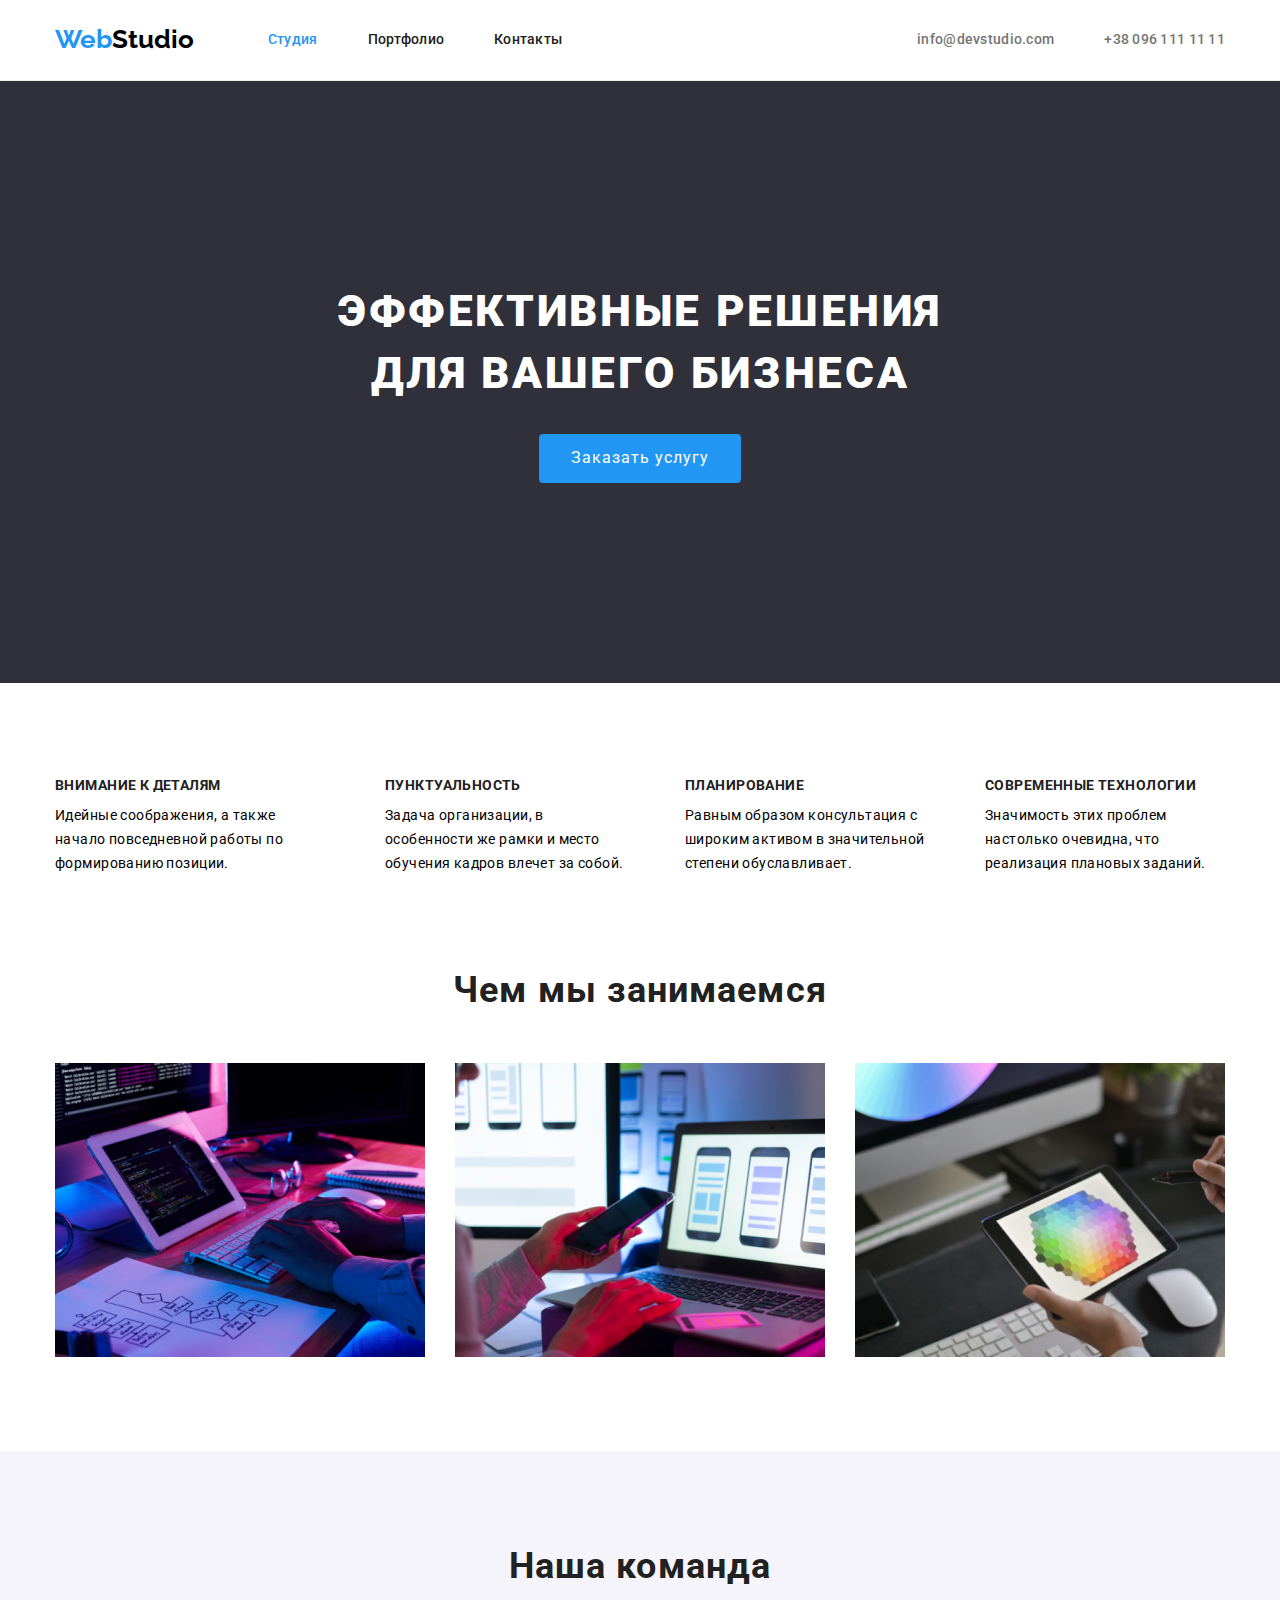
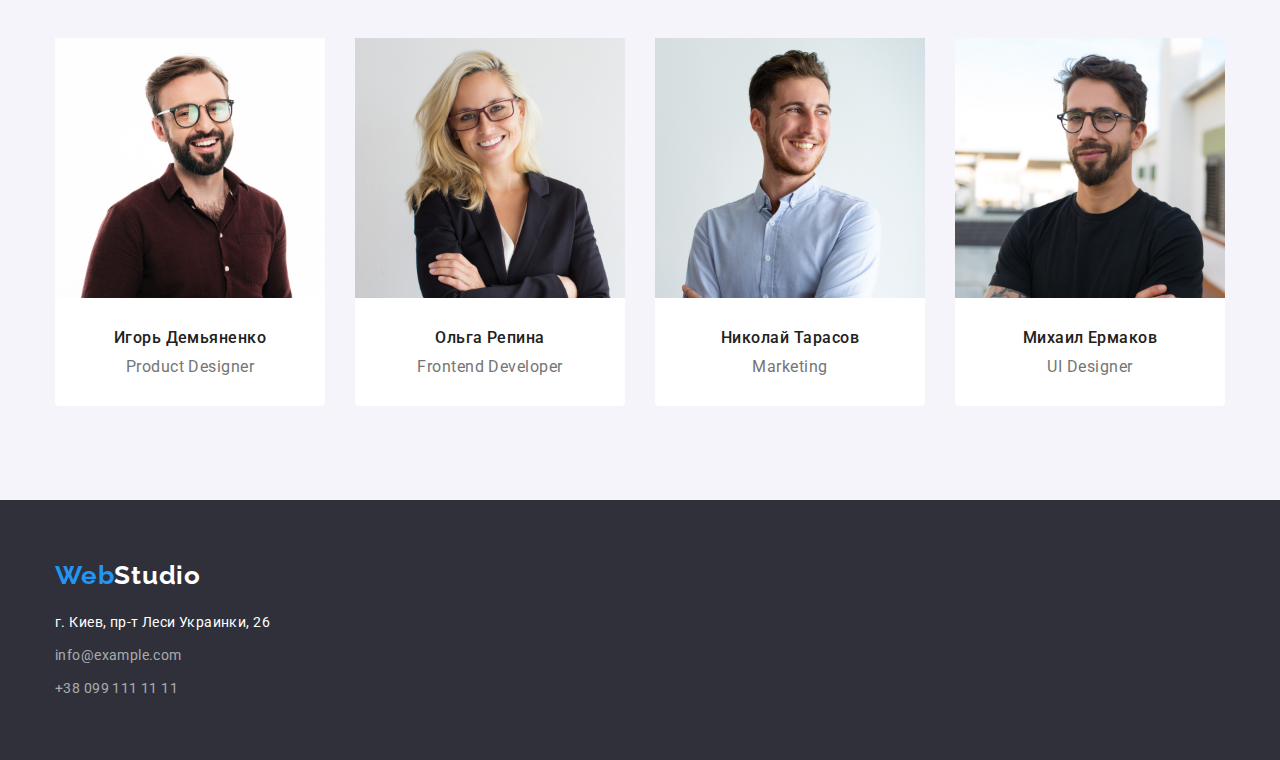
==== index.html @ a006237a "clone" ====
<!DOCTYPE html>
<html lang="ru">
<head>
    <meta charset="UTF-8">
    <meta name="viewport" content="width=device-width, initial-scale=1.0">
    <title>WebStudio</title>
    <link rel="preconnect" href="https://fonts.gstatic.com">
    <link href="https://fonts.googleapis.com/css2?family=Raleway:wght@700&family=Roboto:wght@400;500;700;900&display=swap" rel="stylesheet">
    <link rel="stylesheet" href="./modern-normalize.css">
    <link rel="stylesheet" href="./css/style.css">
</head>
<body>
    <header class="header">
        <div class="contaner">
    <nav class="header-nav">
        <a href="./index.html" class="brand">
            <span class="web">Web</span>Studio
        </a>
        <ul class="nav-list">
        <li><a href="#" class="navigator current">Студия</a></li>
        <li><a href="./portfolio.html" class="navigator">Портфолио</a></li>
        <li><a href="#contacts" class="navigator">Контакты</a></li>
        </ul>
        <ul class="contact-list">
            <li><a href="mailto:info@devstudio.com" class="telephone">info@devstudio.com</a></li>
            <Li><a href="telto:+380961111111" class="telephone">+38 096 111 11 11</a></Li>
        </ul>
    </nav>
    </div>
    </header>
    <main>
        <section class="hero">
            <div class="contaner">
            <h1 class="hero-heading">Эффективные решения для вашего бизнеса</h1>
            <a href="#" class="zakaz">Заказать услугу</a>
            </div>
        </section>

        <section class="dignity">
            <div class="contaner">
            <ul class="dignity-list">
                <li>
                        <h3 class="dignity-title">Внимание к деталям</h3>
                        <p class="dignity-text">Идейные соображения, а также начало повседневной работы по формированию позиции.</p>
                </li>
                <li>
                    <h3 class="dignity-title">Пунктуальность</h3>
                    <p class="dignity-text">Задача организации, в особенности же рамки и место обучения кадров влечет за собой.</p>
                </li>
                <li>
                        <h3 class="dignity-title">Планирование</h3>
                        <p class="dignity-text">Равным образом консультация с широким активом в значительной степени обуславливает.</p>
                </li>
                <li>
                        <h3 class="dignity-title">Современные технологии</h3>
                        <p class="dignity-text">Значимость этих проблем настолько очевидна, что реализация плановых заданий.</p>
                </li>
            </ul>
            </div>
        </section>

        <section class="working">
            <div class="contaner">
            <h2 class="table">Чем мы занимаемся</h2>
            <ul class="working-list">
                <li><img src="images/img-1.jpg" width="370" alt="img"></li>
                <li><img src="images/img-2.jpg" width="370" alt="img"></li>
                <li><img src="images/img-3.jpg" width="370" alt="img"></li>
            </ul>
            </div>
        </section>

        <section class="our-teem">
            <div class="contaner">
            <h2 class="table">Наша команда</h2>
            <ul class="table-list">
                <li class="team">
                        <img src="images/comand-1.jpg" width="270" alt="img">
                        <h3 class="name">Игорь Демьяненко</h3>
                        <p class="position">Product Designer</p>
                </li>
                <li class="team">
                        <img src="images/comand-2.jpg" width="270" alt="img">
                        <h3 class="name">Ольга Репина</h3>
                        <p class="position">Frontend Developer</p>
                </li>
                <li class="team">
                        <img src="images/comand-3.jpg" width="270" alt="img">
                        <h3 class="name">Николай Тарасов</h3>
                        <p class="position">Marketing</p>
                </li>
                <li class="team">                    
                        <img src="images/comand-4.jpg" width="270" alt="img">
                        <h3 class="name">Михаил Ермаков</h3>
                        <p class="position">UI Designer</p>                    
                </li>
            </ul>
            </div>
        </section>
    </main>
    <footer class="down">
        <div class="contaner">
        <a href="./index.html" class="brand-down"><span class="web">Web</span>Studio</a>
<address id="contacts">
                <a href="#" class="location">г. Киев, пр-т Леси Украинки, 26</a>
        <ul class="contact-list-down">
            <li>
                <a href="mailto:info@example.com" class="navigator-down">info@example.com</a>
            </li>
            <li>
                <a href="telto:+380991111111" class="navigator-down">+38 099 111 11 11</a>
            </li>
        </ul>
</address>
        </div>
    </footer>

</body>

</html>
---- css/style.css ----
:root {
    --brand-color: #2196F3;
    --studio-color: #000000;
    --hero-text: #FFFFFF;
    --nav-text: #212121;
    --tel-text: #757575;
    --focus-color: #2196F3;
    --adress-color: rgba(255, 255, 255, 0.6);
}

body {
font-family: 'Roboto', sans-serif;
}

ul{
list-style: none;
}


a {
text-decoration: none;
}

img {
display: block;
max-width: 100%;
height: auto;
}

.visually-hidden {
position: absolute;
width: 1px;
height: 1px;
margin: -1px;
border: 0;
padding: 0;
white-space: nowrap;
clip-path: inset(100%);
clip: rect(0 0 0 0);
overflow: hidden;
}

.contaner {
width: 1200px;
padding: 0 15px;
margin: 0 auto;
}

/* Header */

.header {
position: relative;
border-bottom: 1px solid #ECECEC;
padding-top: 24px;
padding-bottom: 25px;
}

.header-nav,
.nav-list,
.contact-list {
display: flex;
}

.header-nav {
justify-content: space-between;
align-items: center;
}

.nav-list li{
margin-left: 50px;
}

.contact-list li:last-child{
margin-left: 50px;
}

.contact-list {
margin-left: 331px;
}

.brand {
font-family: Raleway;
font-weight: bold;
font-size: 26px;
line-height: 1.2;
color: var(--studio-color);
}

.web {
color: var(--brand-color);
}



.telephone {
color: var(--tel-text);
font-weight: 500;
font-size: 14px;
line-height: 1.2;
letter-spacing: 0.02em;
}

.telephone:hover,
.telephone:focus {
color: var(--focus-color);
}

/* Hero */

.hero {
background-color: #2F303A;
max-width: 100%;
padding-top: 200px;
padding-bottom: 200px;
}

.hero .contaner {
text-align: center;
align-items: center;
}
    

.hero-heading {
color: var(--hero-text);
font-weight: 900;
font-size: 44px;
line-height: 1.4;
letter-spacing: 0.06em;
text-transform: uppercase;
margin-left: auto;
margin-right: auto;
width: 696px;
padding-bottom: 30px;
}

.zakaz {
display: inline-block;
color: var(--hero-text);
font-size: 16px;
line-height: 1.8;
letter-spacing: 0.06em;
background: #2196F3;
padding: 10px 32px;
border-radius: 4px;
}

/* Dignity */

.dignity {
padding-top: 94px;
}

.dignity-list {
display: flex;
align-items: center;
justify-content: space-between;
}

.dignity-list li{
width: 270px;
}

.dignity-list li:not(:first-child) {
padding-left: 30px;
}

.dignity-title {
color: var(--nav-text);
font-weight: bold;
font-size: 14px;
line-height: 1.2;
letter-spacing: 0.03em;
text-transform: uppercase;
margin-bottom: 10px;
}

.dignity-text {
font-weight: normal;
font-size: 14px;
line-height: 1.7;
letter-spacing: 0.03em;
}

/* Working */

.working {
padding-top: 94px;
padding-bottom: 94px;
}

.working-list {
display: flex;
justify-content: space-between;
}


.table {
color: var(--nav-text);
font-weight: bold;
font-size: 36px;
line-height: 1.2;
text-align: center;
letter-spacing: 0.03em;
margin-bottom: 50px;
}

/* Our-team */

.our-teem {
padding-top: 94px;
padding-bottom: 94px;
}

.table-list {
display: flex;
justify-content: space-between;
}

.table-list li {
background-color: #FFFFFF;
width: 270px;
height: 368px;
}

.team {
border-radius: 0px 0px 4px 4px;
}


.table-list li:not(:first-child) {
margin-left: 30px;
}

.name,
.position {
text-align: center;
}

.name {
color: var(--nav-text);
font-weight: 500;
font-size: 16px;
line-height: 1.2;
letter-spacing: 0.03em;
padding-top: 30px;
padding-bottom: 10px;
}

.position {
color: var(--tel-text);
font-size: 16px;
line-height: 1.2;
letter-spacing: 0.03em;
padding-bottom: 30px;
}

.our-teem {
background-color: #F5F4FA;
display: flex;
}

/* Down */

.down {
background: #2F303A;
padding-top: 60px;
padding-bottom: 60px;
}

.brand-down {
display: inline-block;
font-family: Raleway;
color: var(--hero-text);
font-weight: bold;
font-size: 26px;
line-height: 1.2;
letter-spacing: 0.03em;
margin-bottom: 20px;
}


.location {
display: inline-block;
color: var(--hero-text);
font-size: 14px;
line-height: 1.7;
letter-spacing: 0.03em;
}

.contact-list-down li:not(:last-child) {
margin-top: 9px;
margin-bottom: 9px;
}

.location:hover,
.location:focus {
color: var(--focus-color);
}

.navigator-down {
display: inline-block;
color: var(--adress-color);
font-size: 14px;
line-height: 1.7;
letter-spacing: 0.03em;
}

.navigator-down:hover,
.navigator-down:focus {
color: var(--focus-color);
}

.navigator {
color: var(--nav-text);
font-weight: 500;
font-size: 14px;
line-height: 1.2;
letter-spacing: 0.02em;
}
    
.navigator:hover,
.navigator:focus {
color: var(--focus-color);
}

/* Portfolio */

/* Filter */
    
.filter {
border: none;
display: inline-block;
position: relative;
}

.filter-list {
display: flex;
justify-content: center;
margin-top: 94px;
margin-bottom: 50px;
}

.filter-list li:not(:first-child) {
padding-left: 8px;
}
    
.filter:hover,
.filter:focus {
background-color: var(--focus-color);
color: var(--hero-text);
}

.filter {
font-family: Roboto;
color: var(--nav-text);
background: #F5F4FA;
font-weight: 500;
font-size: 16px;
line-height: 1.6;
text-align: center;
letter-spacing: 0.03em;
padding: 6px 22px;
border-radius: 4px;
}

/* Port-list */

.port-list {
display: flex;
flex-flow: row wrap;
justify-content: center;
}

.port-contaner {
padding: 20px 24px;
}

.port-list li {
border: 1px solid #EEEEEE;
}

.port-list li:nth-child(1) {
margin-right: 30px;
margin-bottom: 30px;
}

.port-list li:nth-child(2) {
margin-right: 30px;
margin-bottom: 30px;
}

.port-list li:nth-child(3) {
margin-bottom: 30px;
}

.port-list li:nth-child(4) {
margin-right: 30px;
margin-bottom: 30px;
}

.port-list li:nth-child(5) {
margin-right: 30px;
margin-bottom: 30px;
}

.port-list li:nth-child(6) {
margin-bottom: 30px;
}

.port-list li:nth-child(7) {
margin-right: 30px;
margin-bottom: 94px;
}

.port-list li:nth-child(8) {
margin-right: 30px;
margin-bottom: 94px;
}

.port-list li:nth-child(9) {
margin-bottom: 94px;
}

.port-list li {
height: 404px;
width: 370px;
}

.port-title {
color: var(--nav-text);
font-weight: bold;
font-size: 18px;
line-height: 2;
letter-spacing: 0.06em;
/* padding-top: 20px; */
padding-bottom: 4px;
/* padding-left: 24px; */
}

.port-text {
color: var(--tel-text);
font-size: 16px;
line-height: 1.9;
letter-spacing: 0.03em;
/* padding-left: 24px;
padding-bottom: 20px; */
}

.navigator.current {
color: var(--focus-color);
}
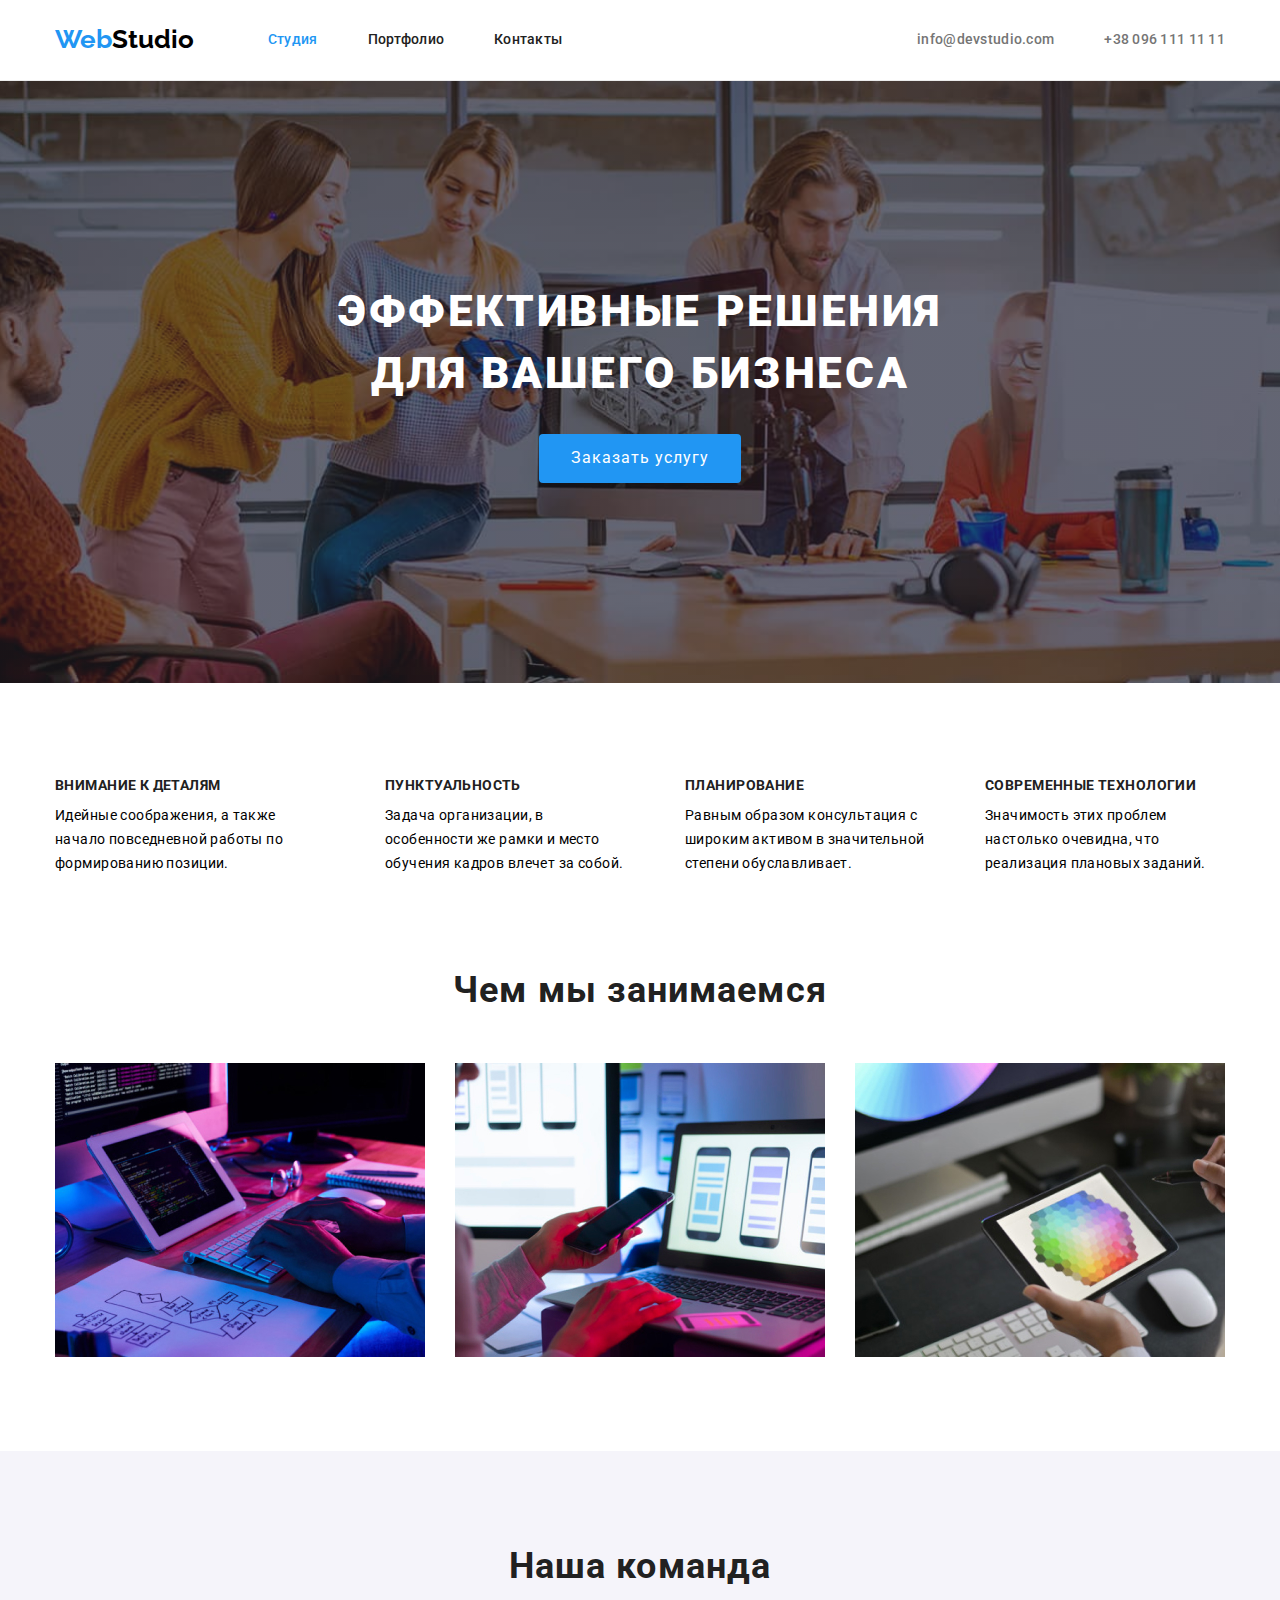
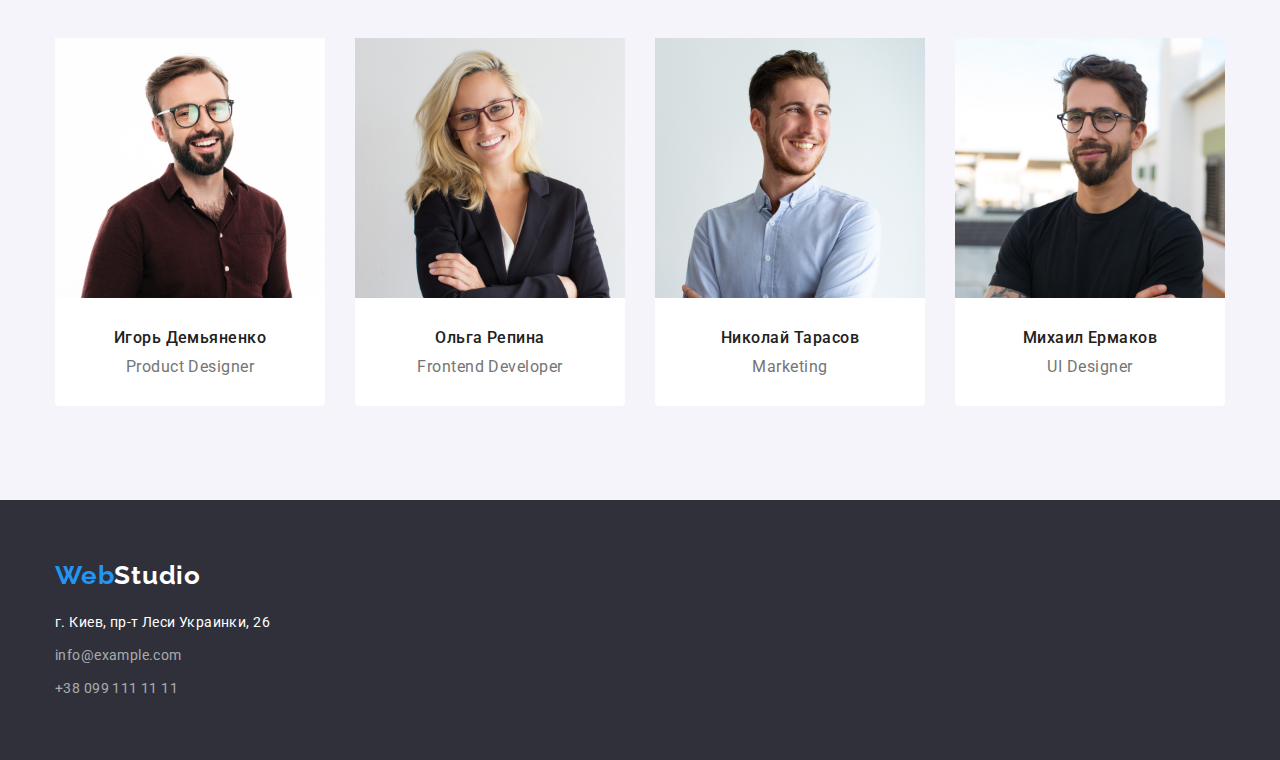
==== commit f7639b07: "hero" ====
--- a/index.html
+++ b/index.html
@@ -22,8 +22,13 @@
         <li><a href="#contacts" class="navigator">Контакты</a></li>
         </ul>
         <ul class="contact-list">
-            <li><a href="mailto:info@devstudio.com" class="telephone">info@devstudio.com</a></li>
-            <Li><a href="telto:+380961111111" class="telephone">+38 096 111 11 11</a></Li>
+            <li>
+                <a href="mailto:info@devstudio.com" class="telephone">
+                    info@devstudio.com</a>
+            </li>
+            <Li>
+                <a href="telto:+380961111111" class="telephone">+38 096 111 11 11</a>
+            </Li>
         </ul>
     </nav>
     </div>
--- a/css/style.css
+++ b/css/style.css
@@ -90,6 +90,11 @@
 color: var(--brand-color);
 }
 
+/* .envelope {
+width: 16px;
+height: 12px;
+fill: currentColor;
+} */
 
 
 .telephone {
@@ -108,10 +113,13 @@
 /* Hero */
 
 .hero {
-background-color: #2F303A;
-max-width: 100%;
+background-image: linear-gradient(rgba(47, 48, 58, 0.4), rgba(47, 48, 58, 0.4)), url(../images/hero.jpg);
+max-width: 1600px;
+background-repeat: no-repeat;
+background-size: cover;
+background-position: center;
 padding-top: 200px;
-padding-bottom: 200px;
+padding-bottom: 200px;    
 }
 
 .hero .contaner {
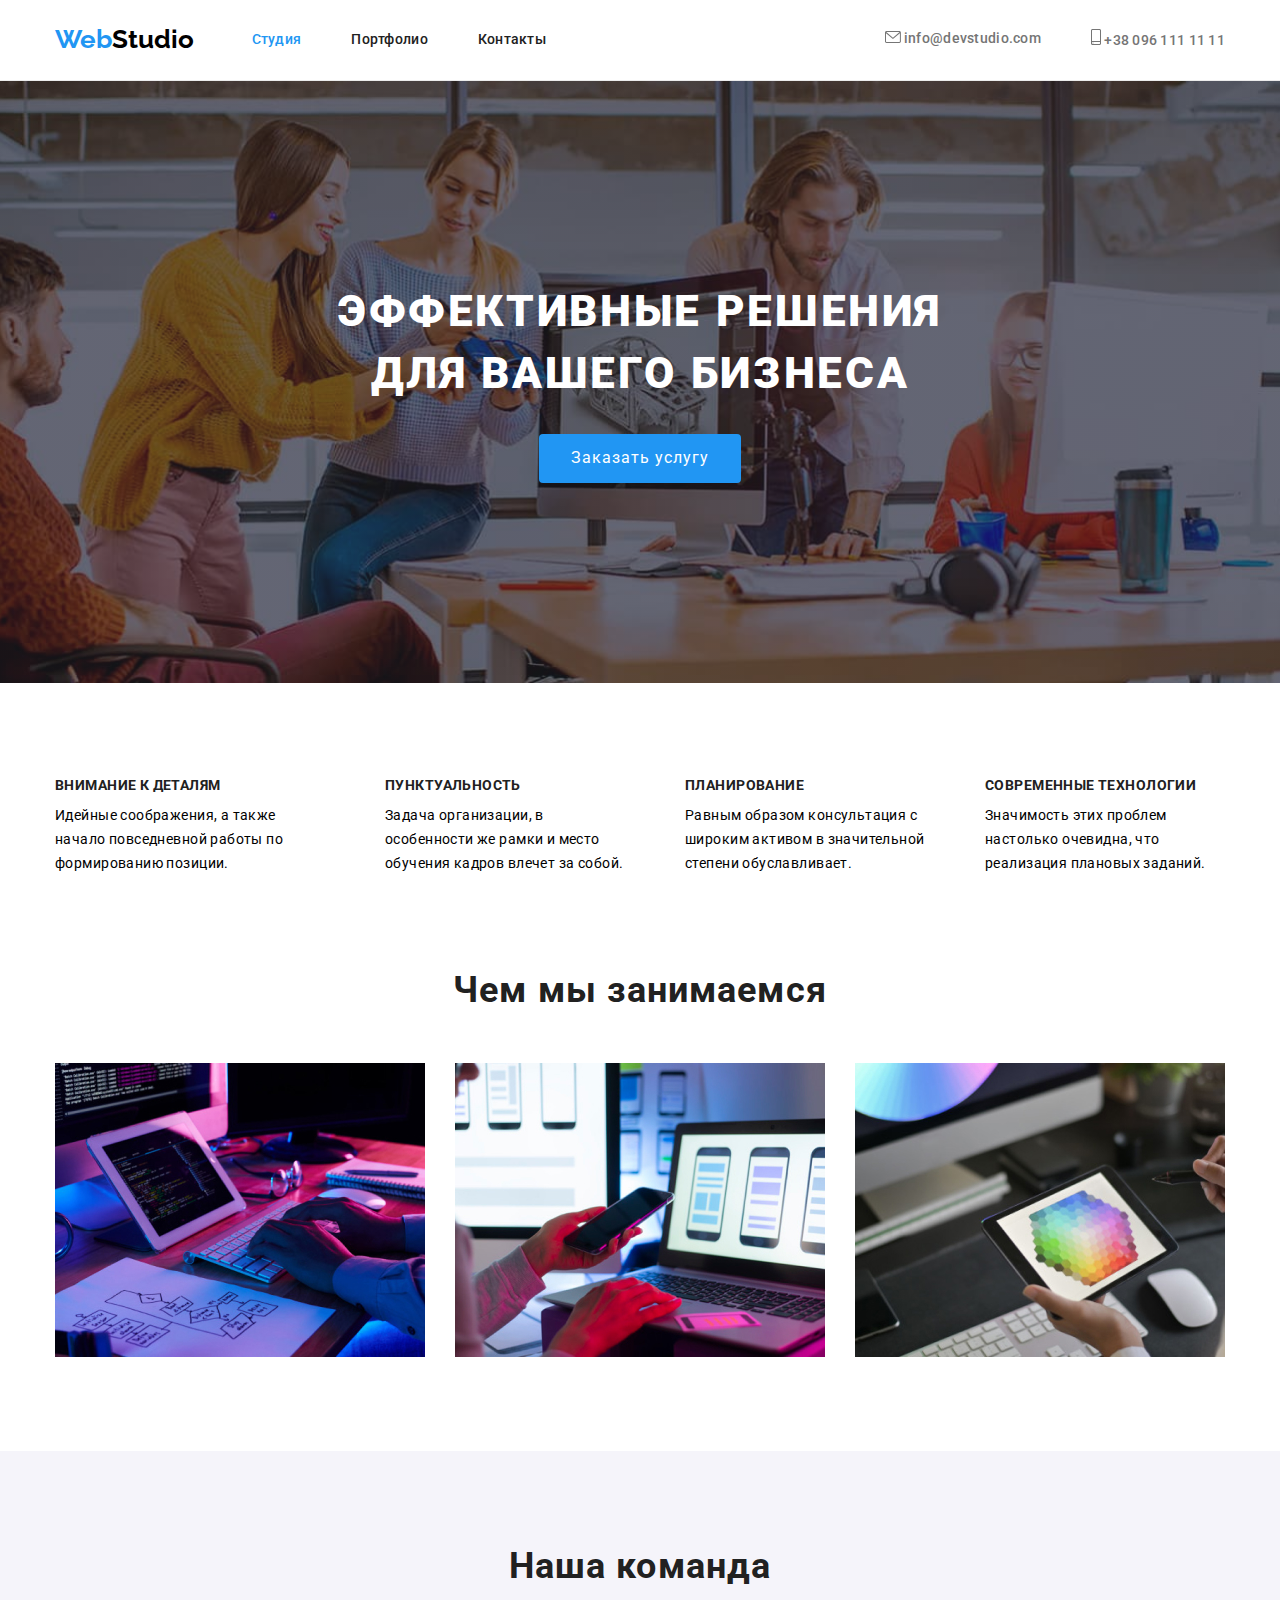
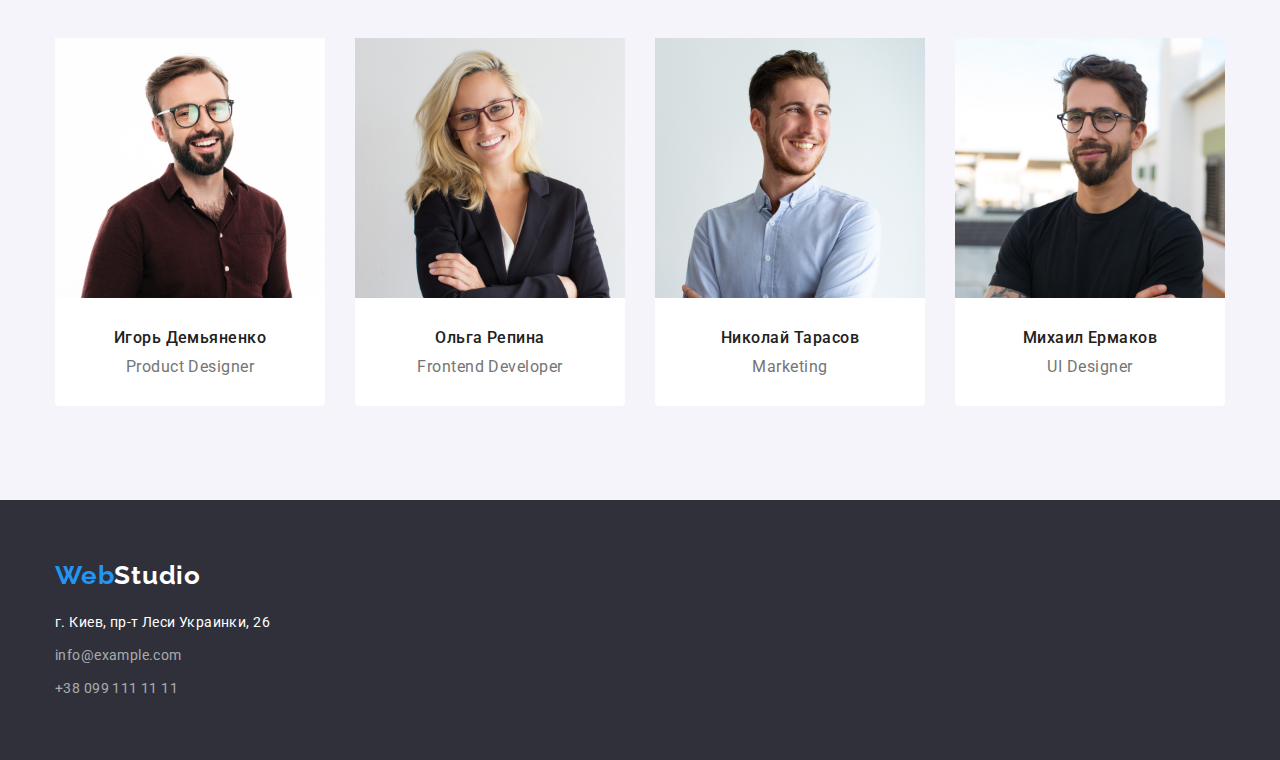
==== commit 009ff937: "heder" ====
--- a/index.html
+++ b/index.html
@@ -24,10 +24,19 @@
         <ul class="contact-list">
             <li>
                 <a href="mailto:info@devstudio.com" class="telephone">
-                    info@devstudio.com</a>
+                    <svg class="icon-mail" width="16" hight="12">
+                        <use href="./images/symbol.svg#icon-mail"></use>
+                    </svg>
+                    info@devstudio.com
+                </a>
             </li>
             <Li>
-                <a href="telto:+380961111111" class="telephone">+38 096 111 11 11</a>
+                <a href="telto:+380961111111" class="telephone">
+                    <svg class="icon-phone" width="16" hight="10">
+                        <use href="./images/symbol.svg#icon-phone"></use>
+                    </svg>
+                    +38 096 111 11 11
+                </a>
             </Li>
         </ul>
     </nav>
--- a/css/style.css
+++ b/css/style.css
@@ -90,31 +90,49 @@
 color: var(--brand-color);
 }
 
-/* .envelope {
+.telephone {
+    color: var(--tel-text);
+    font-weight: 500;
+    font-size: 14px;
+    line-height: 1.2;
+    letter-spacing: 0.02em;
+}
+
+.telephone:hover,
+.telephone:focus {
+color: var(--focus-color);
+}
+
+.icon-phone {
+width: 10px;
+height: 16px;
+fill: currentColor;
+}
+
+.icon-mail:hover,
+.icon-mail:focus {
+fill: var(--focus-color);
+}
+
+.icon-mail {
 width: 16px;
 height: 12px;
 fill: currentColor;
-} */
-
-
-.telephone {
-color: var(--tel-text);
-font-weight: 500;
-font-size: 14px;
-line-height: 1.2;
-letter-spacing: 0.02em;
-}
-
-.telephone:hover,
-.telephone:focus {
-color: var(--focus-color);
+}
+
+.icon-phone,
+.icon-mail {
+align-items: center;
+justify-content: center;
 }
 
 /* Hero */
 
 .hero {
+margin-left: auto;
+margin-right: auto;
+max-width: 1600px;
 background-image: linear-gradient(rgba(47, 48, 58, 0.4), rgba(47, 48, 58, 0.4)), url(../images/hero.jpg);
-max-width: 1600px;
 background-repeat: no-repeat;
 background-size: cover;
 background-position: center;
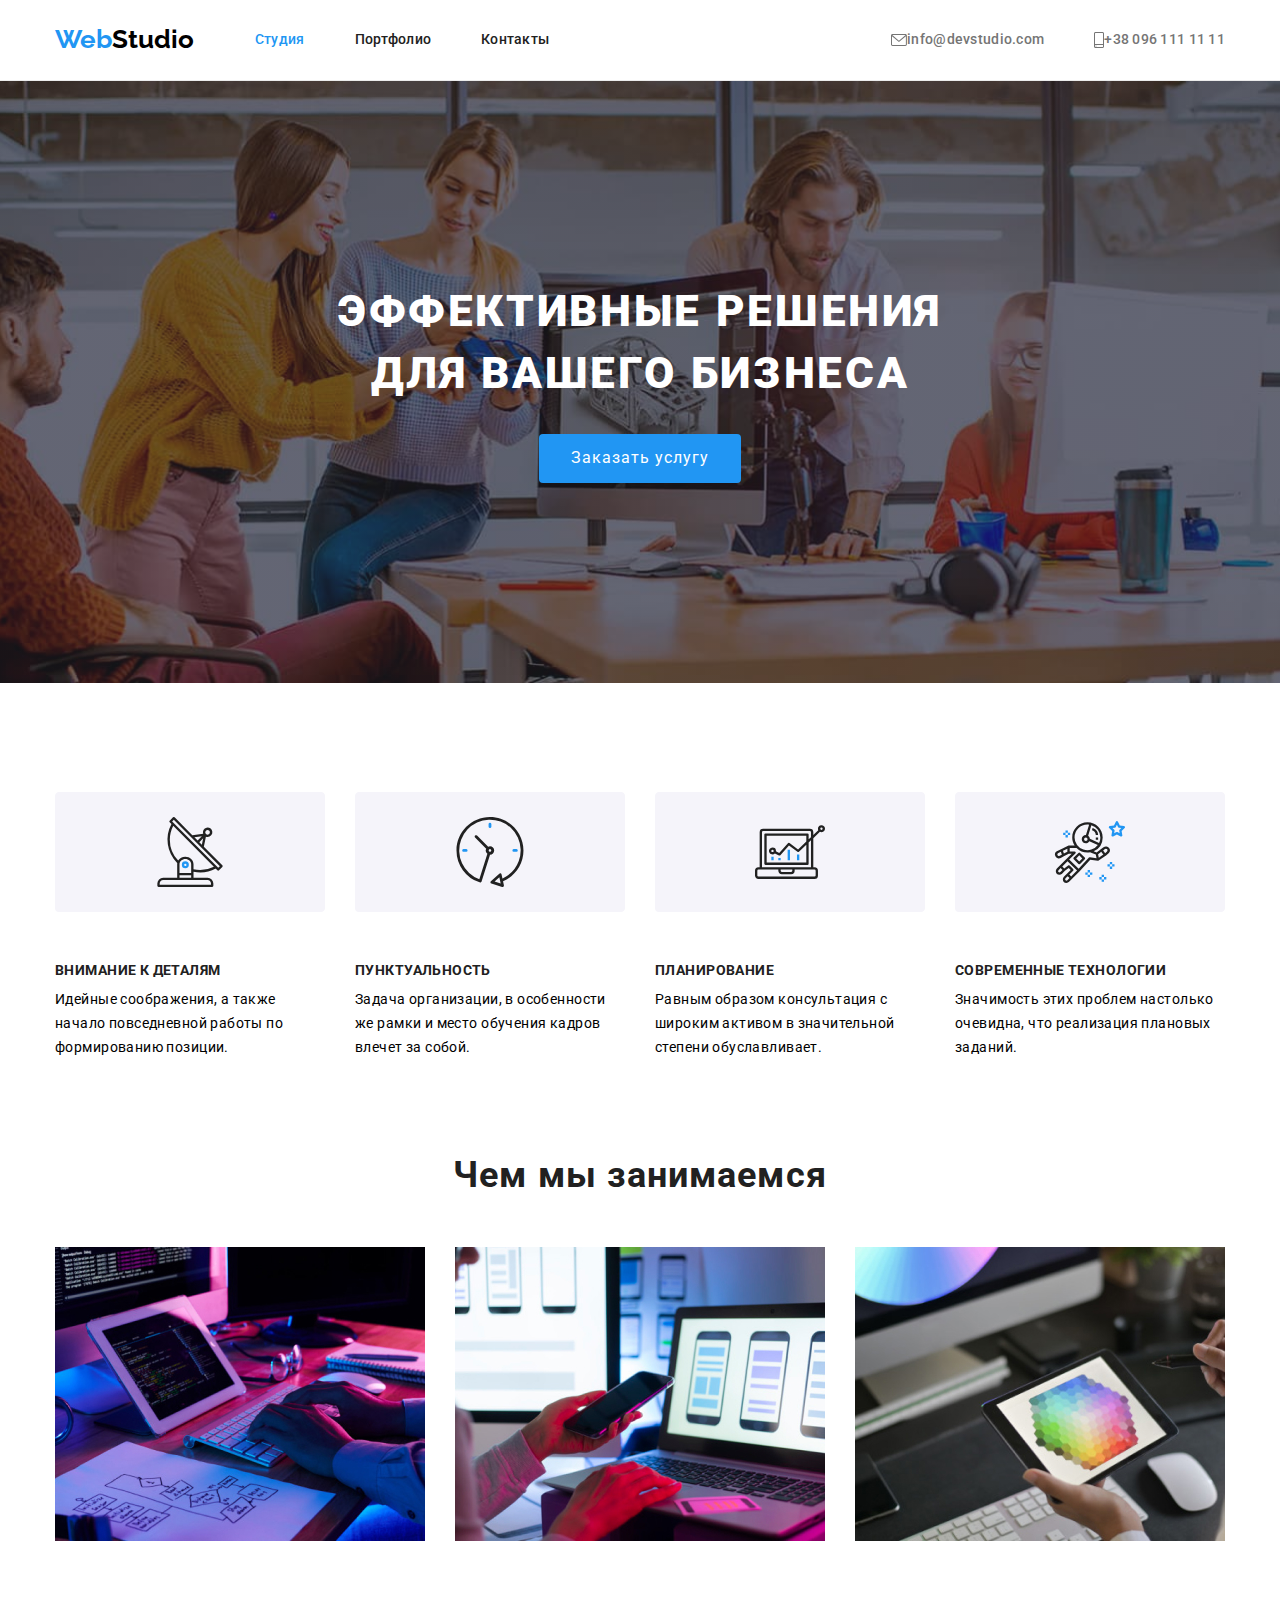
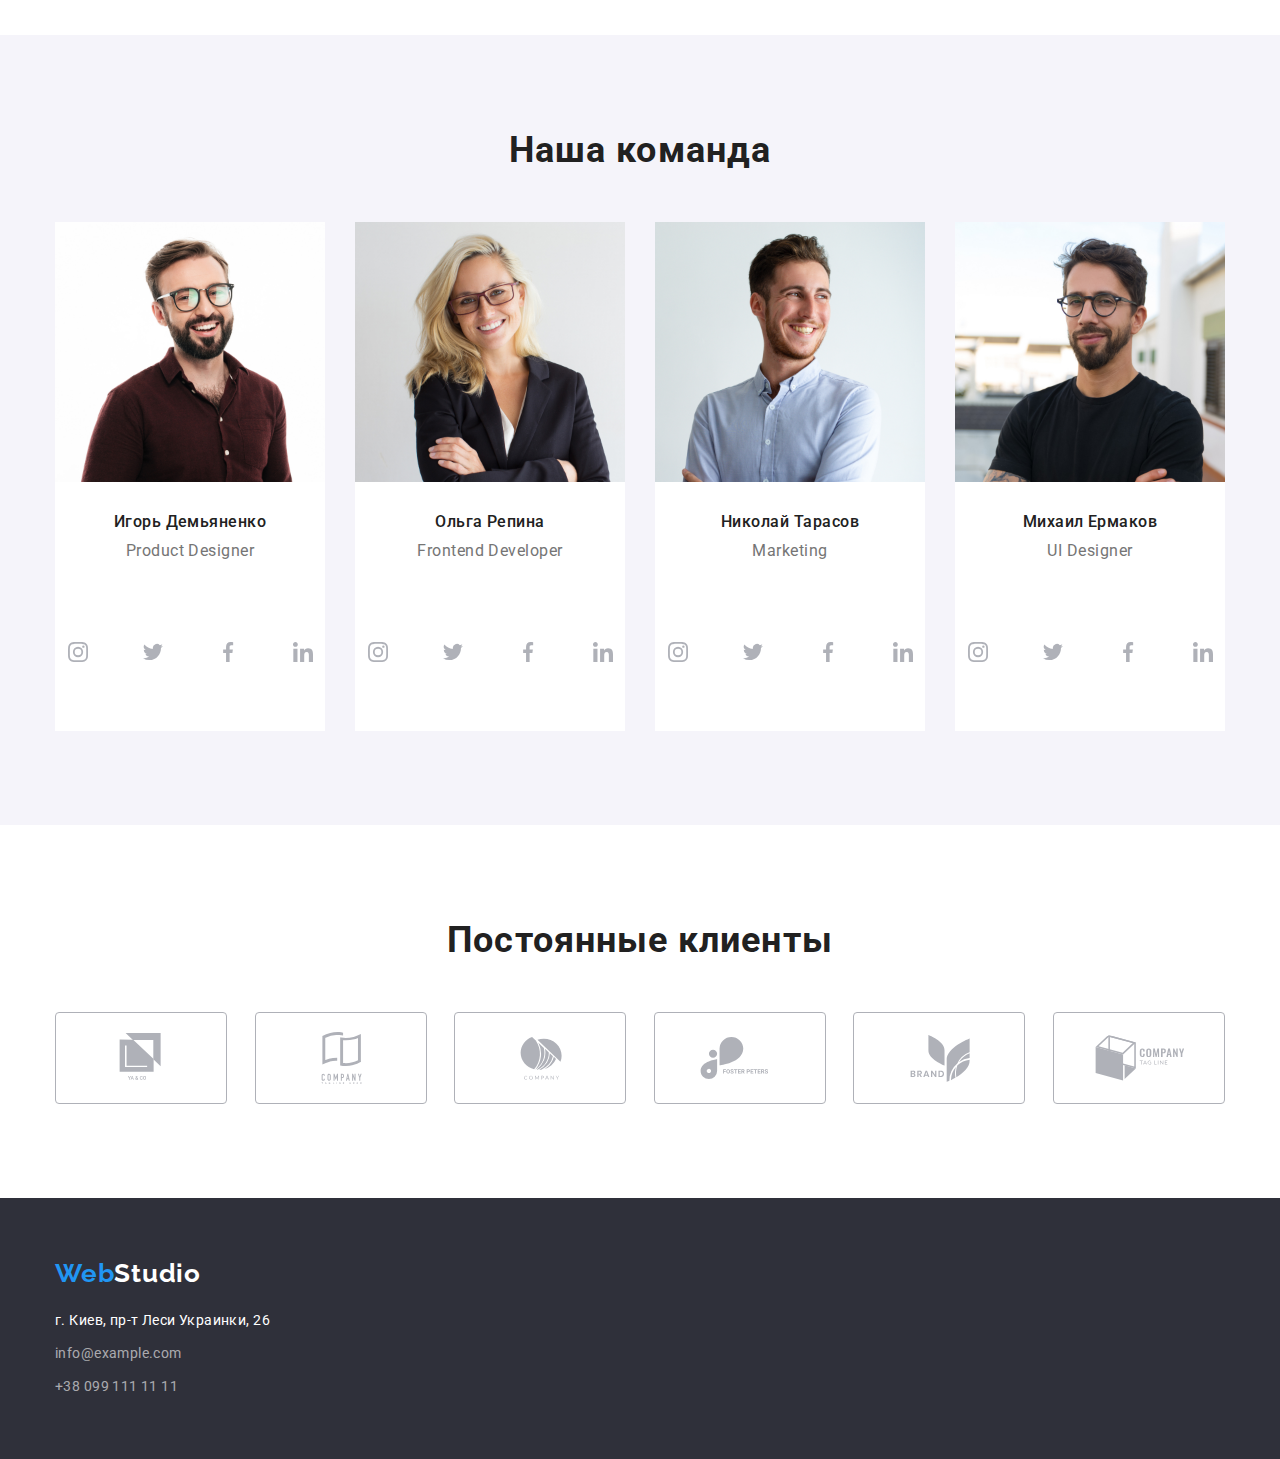
==== commit 41c13d54: "home work" ====
--- a/index.html
+++ b/index.html
@@ -25,15 +25,15 @@
             <li>
                 <a href="mailto:info@devstudio.com" class="telephone">
                     <svg class="icon-mail" width="16" hight="12">
-                        <use href="./images/symbol.svg#icon-mail"></use>
+                        <use href="./images/icons.svg#icon-mail"></use>
                     </svg>
                     info@devstudio.com
                 </a>
             </li>
             <Li>
                 <a href="telto:+380961111111" class="telephone">
-                    <svg class="icon-phone" width="16" hight="10">
-                        <use href="./images/symbol.svg#icon-phone"></use>
+                    <svg class="icon-phone" width="10" hight="16">
+                        <use href="./images/icons.svg#icon-phone"></use>
                     </svg>
                     +38 096 111 11 11
                 </a>
@@ -54,18 +54,30 @@
             <div class="contaner">
             <ul class="dignity-list">
                 <li>
+                    <svg class="degnity-icon" width="270" hight="120">
+                        <use href="./images/icons.svg#icon-group-1"></use>
+                    </svg>
                         <h3 class="dignity-title">Внимание к деталям</h3>
                         <p class="dignity-text">Идейные соображения, а также начало повседневной работы по формированию позиции.</p>
                 </li>
                 <li>
+                    <svg class="degnity-icon" width="270" hight="120">
+                        <use href="./images/icons.svg#icon-group-2"></use>
+                    </svg>
                     <h3 class="dignity-title">Пунктуальность</h3>
                     <p class="dignity-text">Задача организации, в особенности же рамки и место обучения кадров влечет за собой.</p>
                 </li>
                 <li>
+                    <svg class="degnity-icon" width="270" hight="120">
+                        <use href="./images/icons.svg#icon-group-3"></use>
+                    </svg>
                         <h3 class="dignity-title">Планирование</h3>
                         <p class="dignity-text">Равным образом консультация с широким активом в значительной степени обуславливает.</p>
                 </li>
                 <li>
+                    <svg class="degnity-icon" width="270" hight="120">
+                        <use href="./images/icons.svg#icon-group-4"></use>
+                    </svg>
                         <h3 class="dignity-title">Современные технологии</h3>
                         <p class="dignity-text">Значимость этих проблем настолько очевидна, что реализация плановых заданий.</p>
                 </li>
@@ -92,23 +104,204 @@
                         <img src="images/comand-1.jpg" width="270" alt="img">
                         <h3 class="name">Игорь Демьяненко</h3>
                         <p class="position">Product Designer</p>
+                        <ul class="social">
+                            <li class="social-list">
+                            <a href="#" class="social-link">
+                                <svg class="social-icon" width="44" hight="44">
+                                    <use href="./images/icons.svg#icon-insta"></use>
+                                </svg>
+                            </a>
+                            </li>
+                            <li class="social-list">
+                            <a href="#" class="social-link">
+                                <svg class="social-icon" width="44" hight="44">
+                                    <use href="./images/icons.svg#icon-twiter"></use>
+                                </svg>
+                            </a>
+                            </li>
+                            <li class="social-list">
+                            <a href="#" class="social-link">
+                                <svg class="social-icon" width="44" hight="44">
+                                    <use href="./images/icons.svg#icon-facebook"></use>
+                                </svg>
+                            </a>
+                            </li>
+                            <li class="social-list">
+                            <a href="#" class="social-link">
+                                <svg class="social-icon" width="44" hight="44">
+                                    <use href="./images/icons.svg#icon-in"></use>
+                                </svg>
+                            </a>
+                            </li>
+                        </ul>
                 </li>
                 <li class="team">
                         <img src="images/comand-2.jpg" width="270" alt="img">
                         <h3 class="name">Ольга Репина</h3>
                         <p class="position">Frontend Developer</p>
+                        <ul class="social">
+                            <li class="social-list">
+                            <a href="#" class="social-link">
+                                <svg class="social-icon" width="44" hight="44">
+                                    <use href="./images/icons.svg#icon-insta"></use>
+                                </svg>
+                            </a>
+                            </li>
+                            <li class="social-list">
+                            <a href="#" class="social-link">
+                                <svg class="social-icon" width="44" hight="44">
+                                    <use href="./images/icons.svg#icon-twiter"></use>
+                                </svg>
+                            </a>
+                            </li>
+                            <li class="social-list">
+                            <a href="#" class="social-link">
+                                <svg class="social-icon" width="44" hight="44">
+                                    <use href="./images/icons.svg#icon-facebook"></use>
+                                </svg>
+                            </a>
+                            </li>
+                            <li class="social-list">
+                            <a href="#" class="social-link">
+                                <svg class="social-icon" width="44" hight="44">
+                                    <use href="./images/icons.svg#icon-in"></use>
+                                </svg>
+                            </a>
+                            </li>
+                        </ul>
                 </li>
                 <li class="team">
                         <img src="images/comand-3.jpg" width="270" alt="img">
                         <h3 class="name">Николай Тарасов</h3>
                         <p class="position">Marketing</p>
+                        <ul class="social">
+                            <li class="social-list">
+                            <a href="#" class="social-link">
+                                <svg class="social-icon" width="44" hight="44">
+                                    <use href="./images/icons.svg#icon-insta"></use>
+                                </svg>
+                            </a>
+                            </li>
+                            <li class="social-list">
+                            <a href="#" class="social-link">
+                                <svg class="social-icon" width="44" hight="44">
+                                    <use href="./images/icons.svg#icon-twiter"></use>
+                                </svg>
+                            </a>
+                            </li>
+                            <li class="social-list">
+                            <a href="#" class="social-link">
+                                <svg class="social-icon" width="44" hight="44">
+                                    <use href="./images/icons.svg#icon-facebook"></use>
+                                </svg>
+                            </a>
+                            </li>
+                            <li class="social-list">
+                            <a href="#" class="social-link">
+                                <svg class="social-icon" width="44" hight="44">
+                                    <use href="./images/icons.svg#icon-in"></use>
+                                </svg>
+                            </a>
+                            </li>
+                        </ul>
                 </li>
                 <li class="team">                    
                         <img src="images/comand-4.jpg" width="270" alt="img">
                         <h3 class="name">Михаил Ермаков</h3>
-                        <p class="position">UI Designer</p>                    
+                        <p class="position">UI Designer</p>  
+                        <ul class="social">
+                            <li class="social-list">
+                            <a href="#" class="social-link">
+                                <svg class="social-icon" width="44" hight="44">
+                                    <use href="./images/icons.svg#icon-insta"></use>
+                                </svg>
+                            </a>
+                            </li>
+                            <li class="social-list">
+                            <a href="#" class="social-link">
+                                <svg class="social-icon" width="44" hight="44">
+                                    <use href="./images/icons.svg#icon-twiter"></use>
+                                </svg>
+                            </a>
+                            </li>
+                            <li class="social-list">
+                            <a href="#" class="social-link">
+                                <svg class="social-icon" width="44" hight="44">
+                                    <use href="./images/icons.svg#icon-facebook"></use>
+                                </svg>
+                            </a>
+                            </li>
+                            <li class="social-list">
+                            <a href="#" class="social-link">
+                                <svg class="social-icon" width="44" hight="44">
+                                    <use href="./images/icons.svg#icon-in"></use>
+                                </svg>
+                            </a>
+                            </li>
+                        </ul>                  
                 </li>
             </ul>
+            </div>
+        </section>
+        <section class="clients">
+            <div class="contaner">
+                <h2 class="table">Постоянные клиенты</h2>
+                <ul class="client-spisok">
+                    <li class="client-list">
+                        <div class="client-contaner">
+                        <a href="#" class="client-link">
+                            <svg class="client-icon">
+                                <use href="./images/icons.svg#icon-client-1"></use>
+                            </svg>
+                        </a>
+                    </div>
+                    </li>
+                    <li class="client-list">
+                        <div class="client-contaner">
+                        <a href="#" class="client-link">
+                            <svg class="client-icon">
+                                <use href="./images/icons.svg#icon-client-2"></use>
+                            </svg>
+                        </a>
+                    </div>
+                    </li>
+                    <li class="client-list">
+                        <div class="client-contaner">
+                        <a href="#" class="client-link">
+                            <svg class="client-icon">
+                                <use href="./images/icons.svg#icon-client-3"></use>
+                            </svg>
+                        </a>
+                    </div>
+                    </li>
+                    <li class="client-list">
+                        <div class="client-contaner">
+                        <a href="#" class="client-link">
+                            <svg class="client-icon">
+                                <use href="./images/icons.svg#icon-client-4"></use>
+                            </svg>
+                        </a>
+                    </div>
+                    </li>
+                    <li class="client-list">
+                        <div class="client-contaner">
+                        <a href="#" class="client-link">
+                            <svg class="client-icon">
+                                <use href="./images/icons.svg#icon-client-5"></use>
+                            </svg>
+                        </a>
+                    </div>
+                    </li>
+                    <li class="client-list">
+                        <div class="client-contaner">
+                        <a href="#" class="client-link">
+                            <svg class="client-icon">
+                                <use href="./images/icons.svg#icon-client-6"></use>
+                            </svg>
+                        </a>
+                    </div>
+                    </li>
+                </ul>
             </div>
         </section>
     </main>
--- a/css/style.css
+++ b/css/style.css
@@ -91,11 +91,14 @@
 }
 
 .telephone {
-    color: var(--tel-text);
-    font-weight: 500;
-    font-size: 14px;
-    line-height: 1.2;
-    letter-spacing: 0.02em;
+display: flex;
+justify-content: center;
+align-items: center;
+color: var(--tel-text);
+font-weight: 500;
+font-size: 14px;
+line-height: 1.2;
+letter-spacing: 0.02em;
 }
 
 .telephone:hover,
@@ -109,21 +112,10 @@
 fill: currentColor;
 }
 
-.icon-mail:hover,
-.icon-mail:focus {
-fill: var(--focus-color);
-}
-
 .icon-mail {
 width: 16px;
 height: 12px;
 fill: currentColor;
-}
-
-.icon-phone,
-.icon-mail {
-align-items: center;
-justify-content: center;
 }
 
 /* Hero */
@@ -187,7 +179,11 @@
 }
 
 .dignity-list li:not(:first-child) {
-padding-left: 30px;
+margin-left: 30px;
+}
+
+.degnity-icon {
+padding-bottom: 30px;
 }
 
 .dignity-title {
@@ -245,7 +241,6 @@
 .table-list li {
 background-color: #FFFFFF;
 width: 270px;
-height: 368px;
 }
 
 .team {
@@ -277,13 +272,81 @@
 font-size: 16px;
 line-height: 1.2;
 letter-spacing: 0.03em;
-padding-bottom: 30px;
+padding-bottom: 16px;
+}
+
+.social {
+    padding: 0;
+    margin: 0;
+    list-style: none;
+    display: flex;
+}
+
+.social-link:hover,
+.social-link:focus {
+background-color: #2196F3;
+color: #FFFFFF;
+}
+
+.social-list {
+display: flex;
+justify-content: center;
+align-items: center;
 }
 
 .our-teem {
 background-color: #F5F4FA;
 display: flex;
 }
+
+/* Klients */
+
+.clients {
+    padding-top: 94px;
+    padding-bottom: 94px;
+}
+
+.client-icon:hover,
+.client-icon:focus {
+color: #2196F3;
+}
+
+.client-icon {
+fill: currentColor;
+}
+
+.client-spisok {
+    display: flex;
+    margin: 0;
+    padding: 0;
+    justify-content: space-between;
+    border: #AFB1B8;
+}
+
+
+
+.client-icon {
+    display: flex;
+    justify-content: center;
+    align-items: center;
+    justify-content: center;
+}
+
+.client-list {
+    border-width: 1px;
+    border-style: solid;
+    border-color: #AFB1B8;
+    border-radius: 4px;
+}
+
+.client-icon {
+    width: 170px;
+    height: 90px;
+    color: #AFB1B8;
+  border: #AFB1B8;
+
+}
+
 
 /* Down */
 
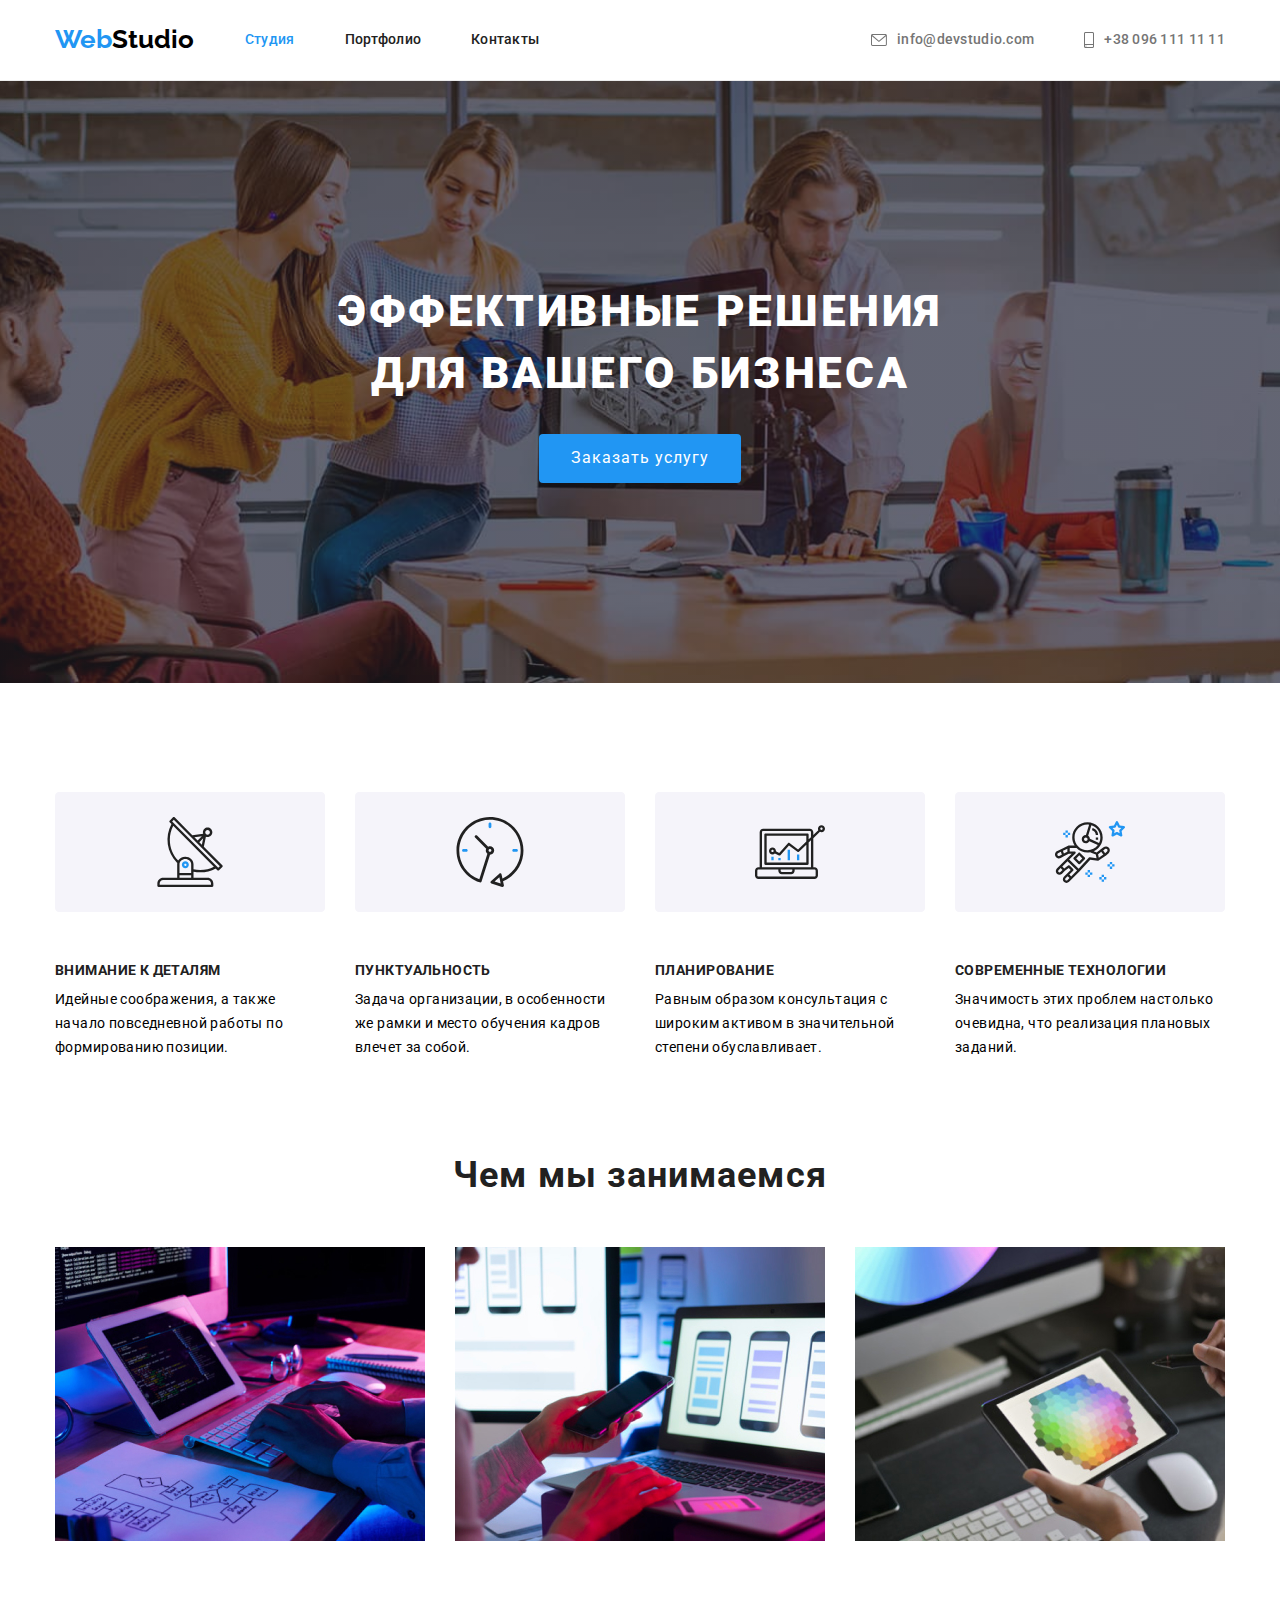
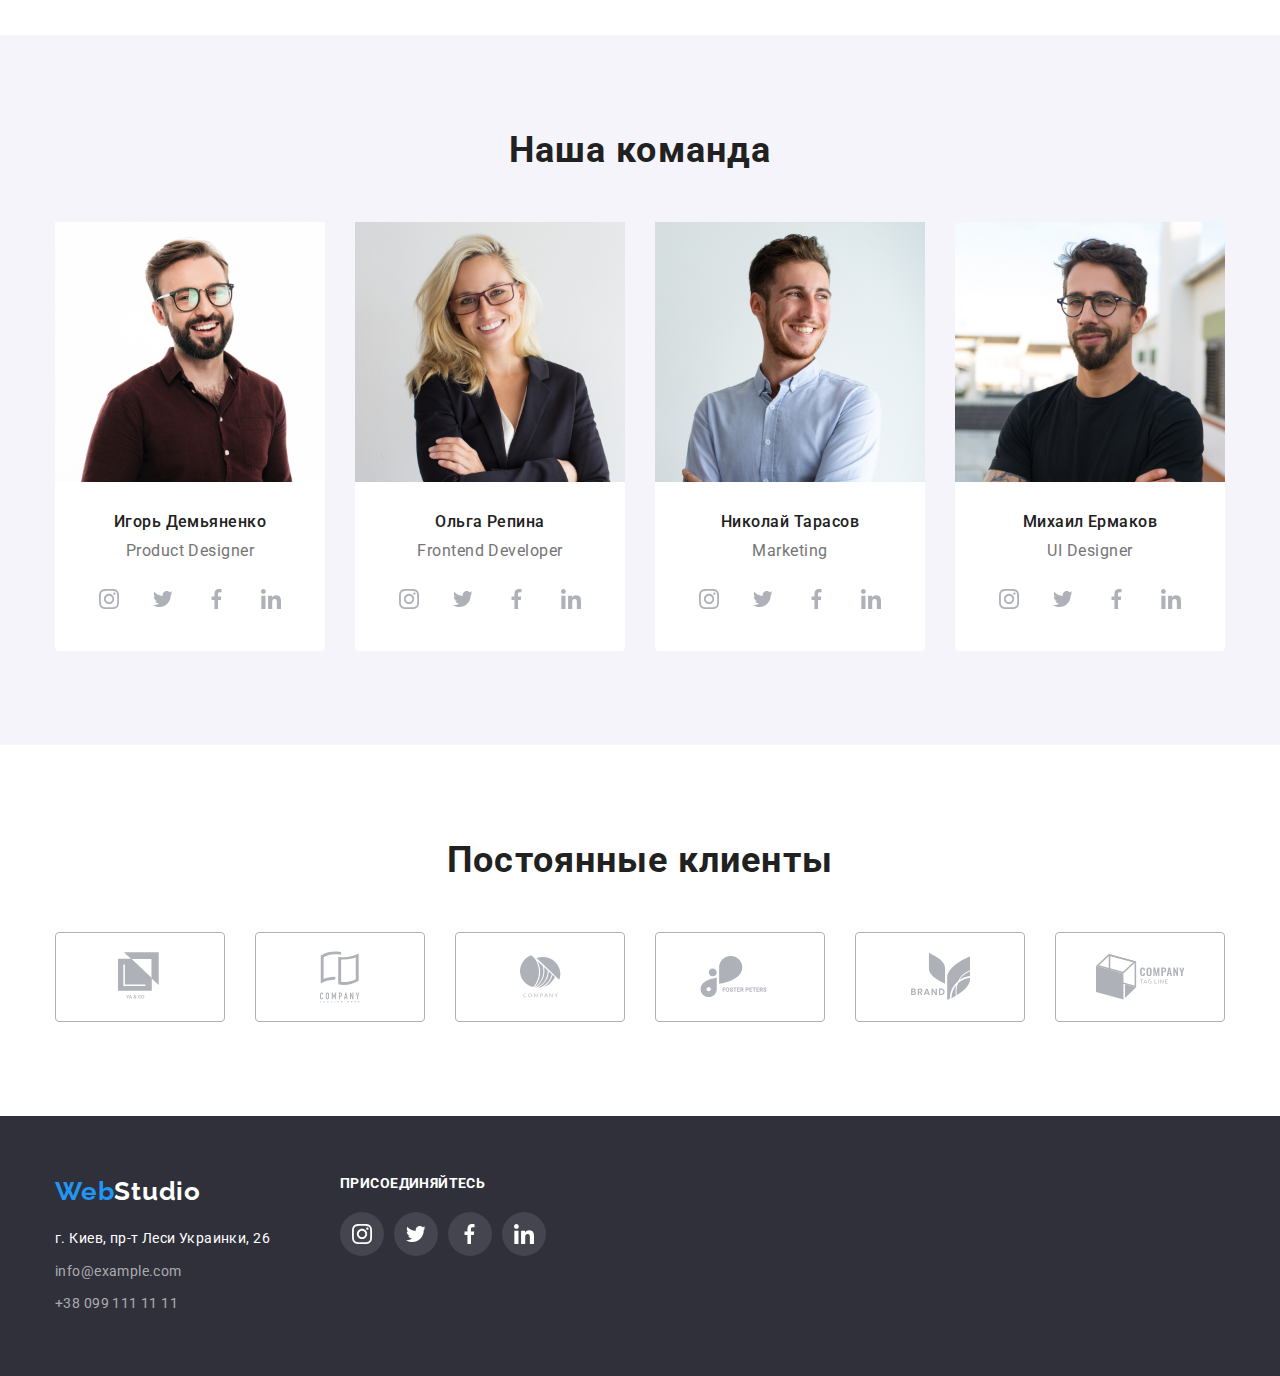
==== commit 1e55d4ae: "Home work" ====
--- a/index.html
+++ b/index.html
@@ -106,32 +106,40 @@
                         <p class="position">Product Designer</p>
                         <ul class="social">
                             <li class="social-list">
-                            <a href="#" class="social-link">
-                                <svg class="social-icon" width="44" hight="44">
+                                <div class="social-contaner">
+                            <a href="#" class="social-link">
+                                <svg class="social-icon" width="20" hight="20">
                                     <use href="./images/icons.svg#icon-insta"></use>
                                 </svg>
                             </a>
-                            </li>
-                            <li class="social-list">
-                            <a href="#" class="social-link">
-                                <svg class="social-icon" width="44" hight="44">
+                                </div>
+                            </li>
+                            <li class="social-list">
+                                <div class="social-contaner">
+                            <a href="#" class="social-link">
+                                <svg class="social-icon" width="20" hight="20">
                                     <use href="./images/icons.svg#icon-twiter"></use>
                                 </svg>
                             </a>
-                            </li>
-                            <li class="social-list">
-                            <a href="#" class="social-link">
-                                <svg class="social-icon" width="44" hight="44">
+                                </div>
+                            </li>
+                            <li class="social-list">
+                                <div class="social-contaner">
+                            <a href="#" class="social-link">
+                                <svg class="social-icon" width="20" hight="20">
                                     <use href="./images/icons.svg#icon-facebook"></use>
                                 </svg>
                             </a>
-                            </li>
-                            <li class="social-list">
-                            <a href="#" class="social-link">
-                                <svg class="social-icon" width="44" hight="44">
+                                </div>
+                            </li>
+                            <li class="social-list">
+                                <div class="social-contaner">
+                            <a href="#" class="social-link">
+                                <svg class="social-icon" width="20" hight="20">
                                     <use href="./images/icons.svg#icon-in"></use>
                                 </svg>
                             </a>
+                                </div>
                             </li>
                         </ul>
                 </li>
@@ -141,32 +149,40 @@
                         <p class="position">Frontend Developer</p>
                         <ul class="social">
                             <li class="social-list">
-                            <a href="#" class="social-link">
-                                <svg class="social-icon" width="44" hight="44">
+                                <div class="social-contaner">
+                            <a href="#" class="social-link">
+                                <svg class="social-icon" width="20" hight="20">
                                     <use href="./images/icons.svg#icon-insta"></use>
                                 </svg>
                             </a>
-                            </li>
-                            <li class="social-list">
-                            <a href="#" class="social-link">
-                                <svg class="social-icon" width="44" hight="44">
+                                </div>
+                            </li>
+                            <li class="social-list">
+                                <div class="social-contaner">
+                            <a href="#" class="social-link">
+                                <svg class="social-icon" width="20" hight="20">
                                     <use href="./images/icons.svg#icon-twiter"></use>
                                 </svg>
                             </a>
-                            </li>
-                            <li class="social-list">
-                            <a href="#" class="social-link">
-                                <svg class="social-icon" width="44" hight="44">
+                                </div>
+                            </li>
+                            <li class="social-list">
+                                <div class="social-contaner">
+                            <a href="#" class="social-link">
+                                <svg class="social-icon" width="20" hight="20">
                                     <use href="./images/icons.svg#icon-facebook"></use>
                                 </svg>
                             </a>
-                            </li>
-                            <li class="social-list">
-                            <a href="#" class="social-link">
-                                <svg class="social-icon" width="44" hight="44">
+                                </div>
+                            </li>
+                            <li class="social-list">
+                                <div class="social-contaner">
+                            <a href="#" class="social-link">
+                                <svg class="social-icon" width="20" hight="20">
                                     <use href="./images/icons.svg#icon-in"></use>
                                 </svg>
                             </a>
+                                </div>
                             </li>
                         </ul>
                 </li>
@@ -176,32 +192,40 @@
                         <p class="position">Marketing</p>
                         <ul class="social">
                             <li class="social-list">
-                            <a href="#" class="social-link">
-                                <svg class="social-icon" width="44" hight="44">
+                                <div class="social-contaner">
+                            <a href="#" class="social-link">
+                                <svg class="social-icon" width="20" hight="20">
                                     <use href="./images/icons.svg#icon-insta"></use>
                                 </svg>
                             </a>
-                            </li>
-                            <li class="social-list">
-                            <a href="#" class="social-link">
-                                <svg class="social-icon" width="44" hight="44">
+                                </div>
+                            </li>
+                            <li class="social-list">
+                                <div class="social-contaner">
+                            <a href="#" class="social-link">
+                                <svg class="social-icon" width="20" hight="20">
                                     <use href="./images/icons.svg#icon-twiter"></use>
                                 </svg>
                             </a>
-                            </li>
-                            <li class="social-list">
-                            <a href="#" class="social-link">
-                                <svg class="social-icon" width="44" hight="44">
+                                </div>
+                            </li>
+                            <li class="social-list">
+                                <div class="social-contaner">
+                            <a href="#" class="social-link">
+                                <svg class="social-icon" width="20" hight="20">
                                     <use href="./images/icons.svg#icon-facebook"></use>
                                 </svg>
                             </a>
-                            </li>
-                            <li class="social-list">
-                            <a href="#" class="social-link">
-                                <svg class="social-icon" width="44" hight="44">
+                                </div>
+                            </li>
+                            <li class="social-list">
+                                <div class="social-contaner">
+                            <a href="#" class="social-link">
+                                <svg class="social-icon" width="20" hight="20">
                                     <use href="./images/icons.svg#icon-in"></use>
                                 </svg>
                             </a>
+                                </div>
                             </li>
                         </ul>
                 </li>
@@ -211,32 +235,40 @@
                         <p class="position">UI Designer</p>  
                         <ul class="social">
                             <li class="social-list">
-                            <a href="#" class="social-link">
-                                <svg class="social-icon" width="44" hight="44">
+                                <div class="social-contaner">
+                            <a href="#" class="social-link">
+                                <svg class="social-icon" width="20" hight="20">
                                     <use href="./images/icons.svg#icon-insta"></use>
                                 </svg>
                             </a>
-                            </li>
-                            <li class="social-list">
-                            <a href="#" class="social-link">
-                                <svg class="social-icon" width="44" hight="44">
+                                </div>
+                            </li>
+                            <li class="social-list">
+                                <div class="social-contaner">
+                            <a href="#" class="social-link">
+                                <svg class="social-icon" width="20" hight="20">
                                     <use href="./images/icons.svg#icon-twiter"></use>
                                 </svg>
                             </a>
-                            </li>
-                            <li class="social-list">
-                            <a href="#" class="social-link">
-                                <svg class="social-icon" width="44" hight="44">
+                                </div>
+                            </li>
+                            <li class="social-list">
+                                <div class="social-contaner">
+                            <a href="#" class="social-link">
+                                <svg class="social-icon" width="20" hight="20">
                                     <use href="./images/icons.svg#icon-facebook"></use>
                                 </svg>
                             </a>
-                            </li>
-                            <li class="social-list">
-                            <a href="#" class="social-link">
-                                <svg class="social-icon" width="44" hight="44">
+                                </div>
+                            </li>
+                            <li class="social-list">
+                                <div class="social-contaner">
+                            <a href="#" class="social-link">
+                                <svg class="social-icon" width="20" hight="20">
                                     <use href="./images/icons.svg#icon-in"></use>
                                 </svg>
                             </a>
+                                </div>
                             </li>
                         </ul>                  
                 </li>
@@ -250,7 +282,7 @@
                     <li class="client-list">
                         <div class="client-contaner">
                         <a href="#" class="client-link">
-                            <svg class="client-icon">
+                            <svg class="client-icon" width="45" height="50">
                                 <use href="./images/icons.svg#icon-client-1"></use>
                             </svg>
                         </a>
@@ -259,7 +291,7 @@
                     <li class="client-list">
                         <div class="client-contaner">
                         <a href="#" class="client-link">
-                            <svg class="client-icon">
+                            <svg class="client-icon" width="40" height="52">
                                 <use href="./images/icons.svg#icon-client-2"></use>
                             </svg>
                         </a>
@@ -268,7 +300,7 @@
                     <li class="client-list">
                         <div class="client-contaner">
                         <a href="#" class="client-link">
-                            <svg class="client-icon">
+                            <svg class="client-icon" width="41" height="43">
                                 <use href="./images/icons.svg#icon-client-3"></use>
                             </svg>
                         </a>
@@ -277,7 +309,7 @@
                     <li class="client-list">
                         <div class="client-contaner">
                         <a href="#" class="client-link">
-                            <svg class="client-icon">
+                            <svg class="client-icon" width="80" height="42">
                                 <use href="./images/icons.svg#icon-client-4"></use>
                             </svg>
                         </a>
@@ -286,7 +318,7 @@
                     <li class="client-list">
                         <div class="client-contaner">
                         <a href="#" class="client-link">
-                            <svg class="client-icon">
+                            <svg class="client-icon" width="59" height="47">
                                 <use href="./images/icons.svg#icon-client-5"></use>
                             </svg>
                         </a>
@@ -295,7 +327,7 @@
                     <li class="client-list">
                         <div class="client-contaner">
                         <a href="#" class="client-link">
-                            <svg class="client-icon">
+                            <svg class="client-icon" width="89" height="46">
                                 <use href="./images/icons.svg#icon-client-6"></use>
                             </svg>
                         </a>
@@ -307,6 +339,7 @@
     </main>
     <footer class="down">
         <div class="contaner">
+            <div class="down-contact">
         <a href="./index.html" class="brand-down"><span class="web">Web</span>Studio</a>
 <address id="contacts">
                 <a href="#" class="location">г. Киев, пр-т Леси Украинки, 26</a>
@@ -319,6 +352,49 @@
             </li>
         </ul>
 </address>
+            </div>
+            <div class="down-social">
+                <h3 class="down-title">присоединяйтесь</h3>
+                <ul class="social-down">
+                    <li class="social-list-down">
+                        <div class="social-contaner-down">
+                    <a href="#" class="social-link-down">
+                        <svg class="social-icon-down" width="20" hight="20">
+                            <use href="./images/icons.svg#icon-insta"></use>
+                        </svg>
+                    </a>
+                        </div>
+                    </li>
+                    <li class="social-list-down">
+                        <div class="social-contaner-down">
+                    <a href="#" class="social-link-down">
+                        <svg class="social-icon-down" width="20" hight="20">
+                            <use href="./images/icons.svg#icon-twiter"></use>
+                        </svg>
+                    </a>
+                        </div>
+                    </li>
+                    <li class="social-list-down">
+                        <div class="social-contaner-down">
+                    <a href="#" class="social-link-down">
+                        <svg class="social-icon-down" width="20" hight="20">
+                            <use href="./images/icons.svg#icon-facebook"></use>
+                        </svg>
+                    </a>
+                        </div>
+                    </li>
+                    <li class="social-list-down">
+                        <div class="social-contaner-down">
+                    <a href="#" class="social-link-down">
+                        <svg class="social-icon-down" width="20" hight="20">
+                            <use href="./images/icons.svg#icon-in"></use>
+                        </svg>
+                    </a>
+                        </div>
+                    </li>
+                </ul>
+            </div>
+            
         </div>
     </footer>
 
--- a/css/style.css
+++ b/css/style.css
@@ -118,6 +118,11 @@
 fill: currentColor;
 }
 
+.icon-mail,
+.icon-phone {
+margin-right: 10px;
+}
+
 /* Hero */
 
 .hero {
@@ -240,7 +245,6 @@
 
 .table-list li {
 background-color: #FFFFFF;
-width: 270px;
 }
 
 .team {
@@ -267,6 +271,41 @@
 padding-bottom: 10px;
 }
 
+.social {
+display: flex;
+width: 206px;
+height: 44px;
+justify-content: center;
+align-items: center;
+margin: 0 32px 30px 32px;
+}
+
+.social-link {
+color: #AFB1B8;
+border-radius: 50%;
+}
+
+.social-link:hover,
+.social-link:focus {
+color: var(--hero-text);
+background-color: var(--focus-color);
+}
+
+.social-icon {
+fill: currentColor;
+}
+
+.social-icon {
+display: flex;
+width: 20px;
+height: 20px;
+margin: 12px;
+}
+
+.social-contaner {
+display: flex;
+}
+
 .position {
 color: var(--tel-text);
 font-size: 16px;
@@ -275,17 +314,8 @@
 padding-bottom: 16px;
 }
 
-.social {
-    padding: 0;
-    margin: 0;
-    list-style: none;
-    display: flex;
-}
-
-.social-link:hover,
-.social-link:focus {
-background-color: #2196F3;
-color: #FFFFFF;
+.social li:not(:first-child) {
+margin-left: 10px;
 }
 
 .social-list {
@@ -302,13 +332,28 @@
 /* Klients */
 
 .clients {
-    padding-top: 94px;
-    padding-bottom: 94px;
-}
-
-.client-icon:hover,
-.client-icon:focus {
-color: #2196F3;
+padding-top: 94px;
+padding-bottom: 94px;
+}
+
+.client-link {
+display: flex;
+width: 170px;
+height: 90px;
+color: #AFB1B8;
+border: #AFB1B8;
+border-width: 1px;
+border-style: solid;
+border-color: #AFB1B8;
+border-radius: 4px;
+justify-content: center;
+align-items: center;
+}
+
+.client-link:hover,
+.client-link:focus {
+color: var(--focus-color);
+border-color: var(--focus-color);
 }
 
 .client-icon {
@@ -316,37 +361,12 @@
 }
 
 .client-spisok {
-    display: flex;
-    margin: 0;
-    padding: 0;
-    justify-content: space-between;
-    border: #AFB1B8;
-}
-
-
-
-.client-icon {
-    display: flex;
-    justify-content: center;
-    align-items: center;
-    justify-content: center;
-}
-
-.client-list {
-    border-width: 1px;
-    border-style: solid;
-    border-color: #AFB1B8;
-    border-radius: 4px;
-}
-
-.client-icon {
-    width: 170px;
-    height: 90px;
-    color: #AFB1B8;
-  border: #AFB1B8;
-
-}
-
+display: flex;
+}
+
+.client-spisok li:not(:first-child) {
+margin-left: 30px;
+}
 
 /* Down */
 
@@ -411,6 +431,84 @@
 .navigator:focus {
 color: var(--focus-color);
 }
+
+.social-down {
+display: flex;
+width: 206px;
+height: 44px;
+justify-content: center;
+align-items: center;
+}
+
+.social-icon-down {
+display: flex;
+width: 20px;
+height: 20px;
+margin: 12px;
+}
+
+.down-adres {
+align-items: baseline;
+}
+
+.down-title {
+padding-bottom: 20px;
+font-weight: 700;
+font-size: 14px;
+line-height: 1.14;
+letter-spacing: 0.03em;
+text-transform: uppercase;
+color: #FFFFFF
+}
+
+.social-downS {
+display: flex;
+width: 206px;
+height: 44px;
+justify-content: center;
+align-items: center;
+}
+    
+.social-link-down {
+color: var(--hero-text);
+background-color: rgba(255, 255, 255, 0.1);
+border-radius: 50%;
+}
+    
+.social-link-down:hover,
+.social-link-down:focus {
+color: var(--hero-text);
+background-color: var(--focus-color);
+}
+    
+.social-icon-down {
+fill: currentColor;
+}
+    
+.social-icon-down {
+display: flex;
+width: 20px;
+height: 20px;
+margin: 12px;
+}
+    
+.social-contaner-down {
+display: flex;
+}
+        
+.social-down li:not(:first-child) {
+margin-left: 10px;
+}
+
+.down .contaner {
+display: flex;
+}
+
+.down-social {
+align-items: baseline;
+margin-left: 70px;
+}
+    
 
 /* Portfolio */
 
